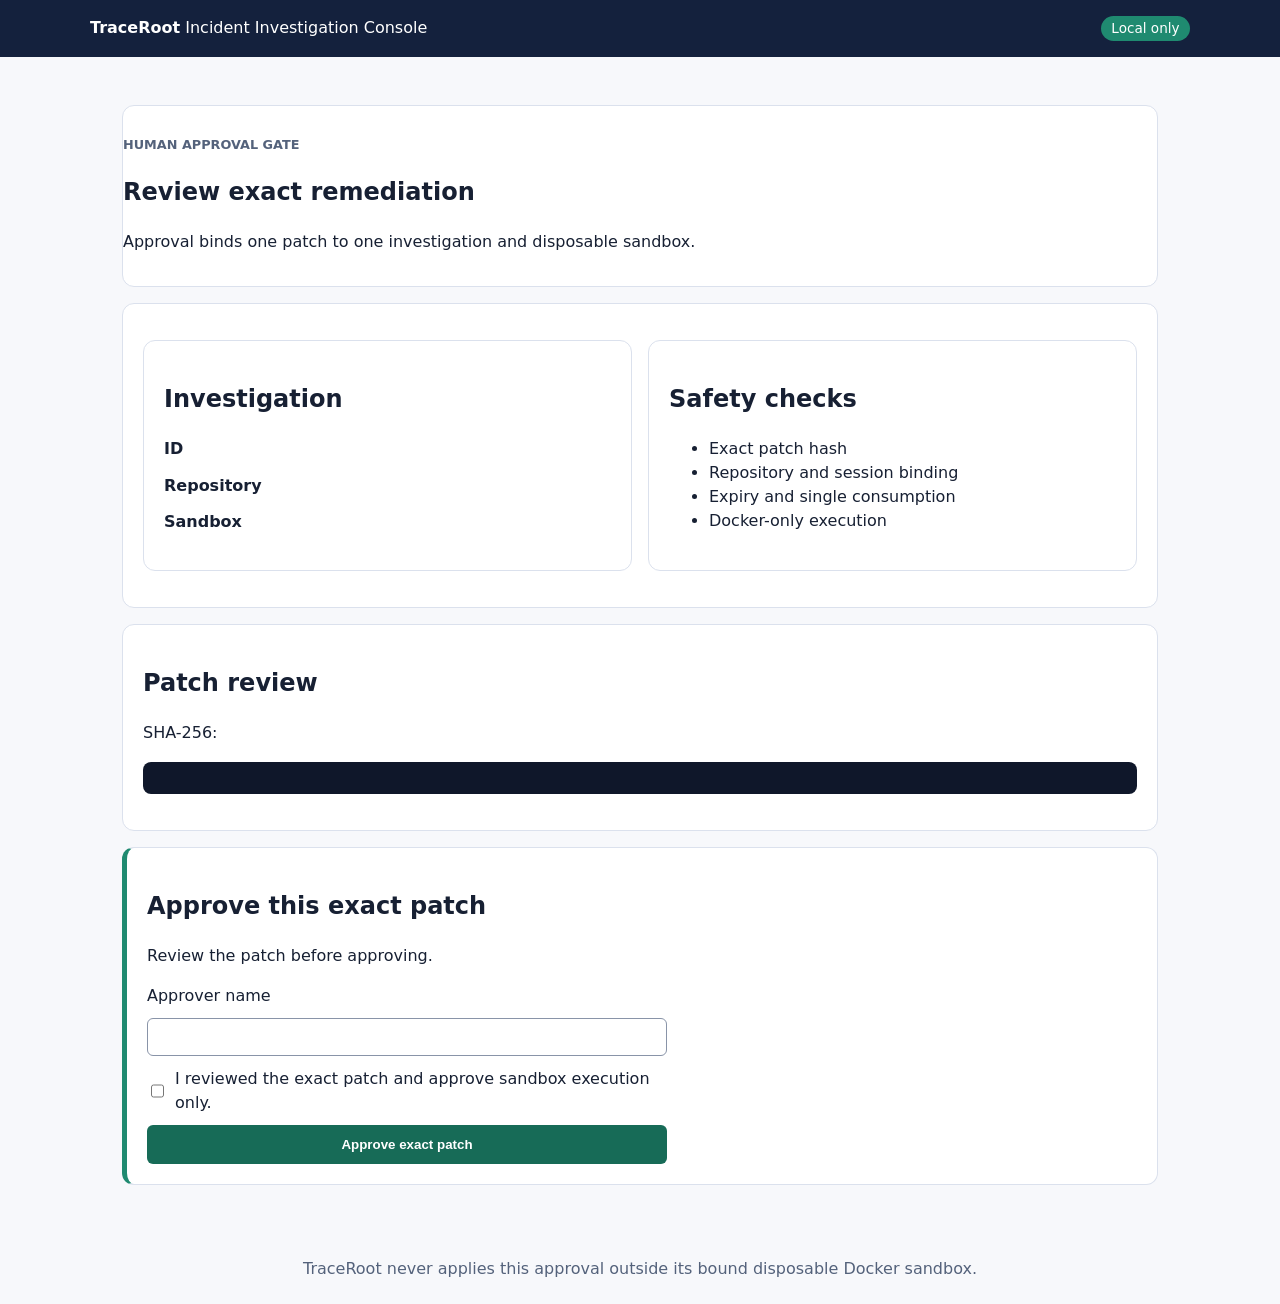
==== ui/index.html @ 4991ac71 "Build accessible local approval dashboard interface" ====
<!doctype html>
<html lang="en"><head><meta charset="utf-8"><meta name="viewport" content="width=device-width,initial-scale=1"><title>TraceRoot Console</title><link rel="stylesheet" href="/ui/styles.css"></head>
<body><a class="skip" href="#main">Skip to main content</a><header><div><strong>TraceRoot</strong><span> Incident Investigation Console</span></div><span class="badge">Local only</span></header>
<main id="main"><section class="hero"><p class="eyebrow">Human approval gate</p><h1>Review exact remediation</h1><p>Approval binds one patch to one investigation and disposable sandbox.</p></section>
<section class="grid" aria-label="Remediation details"><article><h2>Investigation</h2><dl><dt>ID</dt><dd id="investigation"></dd><dt>Repository</dt><dd id="repository"></dd><dt>Sandbox</dt><dd id="session"></dd></dl></article><article><h2>Safety checks</h2><ul><li>Exact patch hash</li><li>Repository and session binding</li><li>Expiry and single consumption</li><li>Docker-only execution</li></ul></article></section>
<section><h2>Patch review</h2><p>SHA-256: <code id="hash"></code></p><pre id="patch" tabindex="0" aria-label="Exact patch text"></pre></section>
<section class="approval"><h2>Approve this exact patch</h2><p id="notice" role="status">Review the patch before approving.</p><form id="approval-form"><label for="approver">Approver name</label><input id="approver" name="approved_by" required maxlength="80" autocomplete="name"><label class="check"><input id="confirm" type="checkbox" required> I reviewed the exact patch and approve sandbox execution only.</label><button type="submit">Approve exact patch</button></form></section>
</main><footer>TraceRoot never applies this approval outside its bound disposable Docker sandbox.</footer><script src="/ui/app.js"></script></body></html>
---- ui/styles.css ----
*{box-sizing:border-box}body{margin:0;font:16px system-ui,sans-serif;background:#f7f8fb;color:#172033;line-height:1.5}header{background:#14213d;color:#fff;padding:1rem max(1.5rem,calc((100% - 1100px)/2));display:flex;justify-content:space-between}.badge{background:#1f8a70;border-radius:99px;padding:.15rem .65rem;font-size:.85rem}.skip{position:absolute;left:-999px}.skip:focus{left:1rem;top:1rem;background:#fff;padding:.5rem}main{max-width:1100px;margin:auto;padding:2rem}.hero{padding:1rem 0}.eyebrow{text-transform:uppercase;color:#54627b;font-size:.8rem;font-weight:700}.grid{display:grid;grid-template-columns:repeat(auto-fit,minmax(280px,1fr));gap:1rem}article,section{background:#fff;border:1px solid #dbe1ed;border-radius:12px;padding:1.25rem;margin:1rem 0}dt{font-weight:700}dd{margin:0 0 .8rem;overflow-wrap:anywhere}pre{max-height:350px;overflow:auto;background:#0f172a;color:#d7e3ff;padding:1rem;border-radius:8px}code{overflow-wrap:anywhere}.approval{border-left:5px solid #1f8a70}form{display:grid;gap:.65rem;max-width:520px}input{padding:.65rem;border:1px solid #8994a8;border-radius:6px}.check{display:flex;gap:.5rem}button{background:#176b57;color:#fff;border:0;border-radius:6px;padding:.75rem;font-weight:700;cursor:pointer}button:focus,input:focus,pre:focus{outline:3px solid #f4b942;outline-offset:2px}footer{text-align:center;padding:1.5rem;color:#54627b}@media(max-width:600px){main{padding:1rem}}
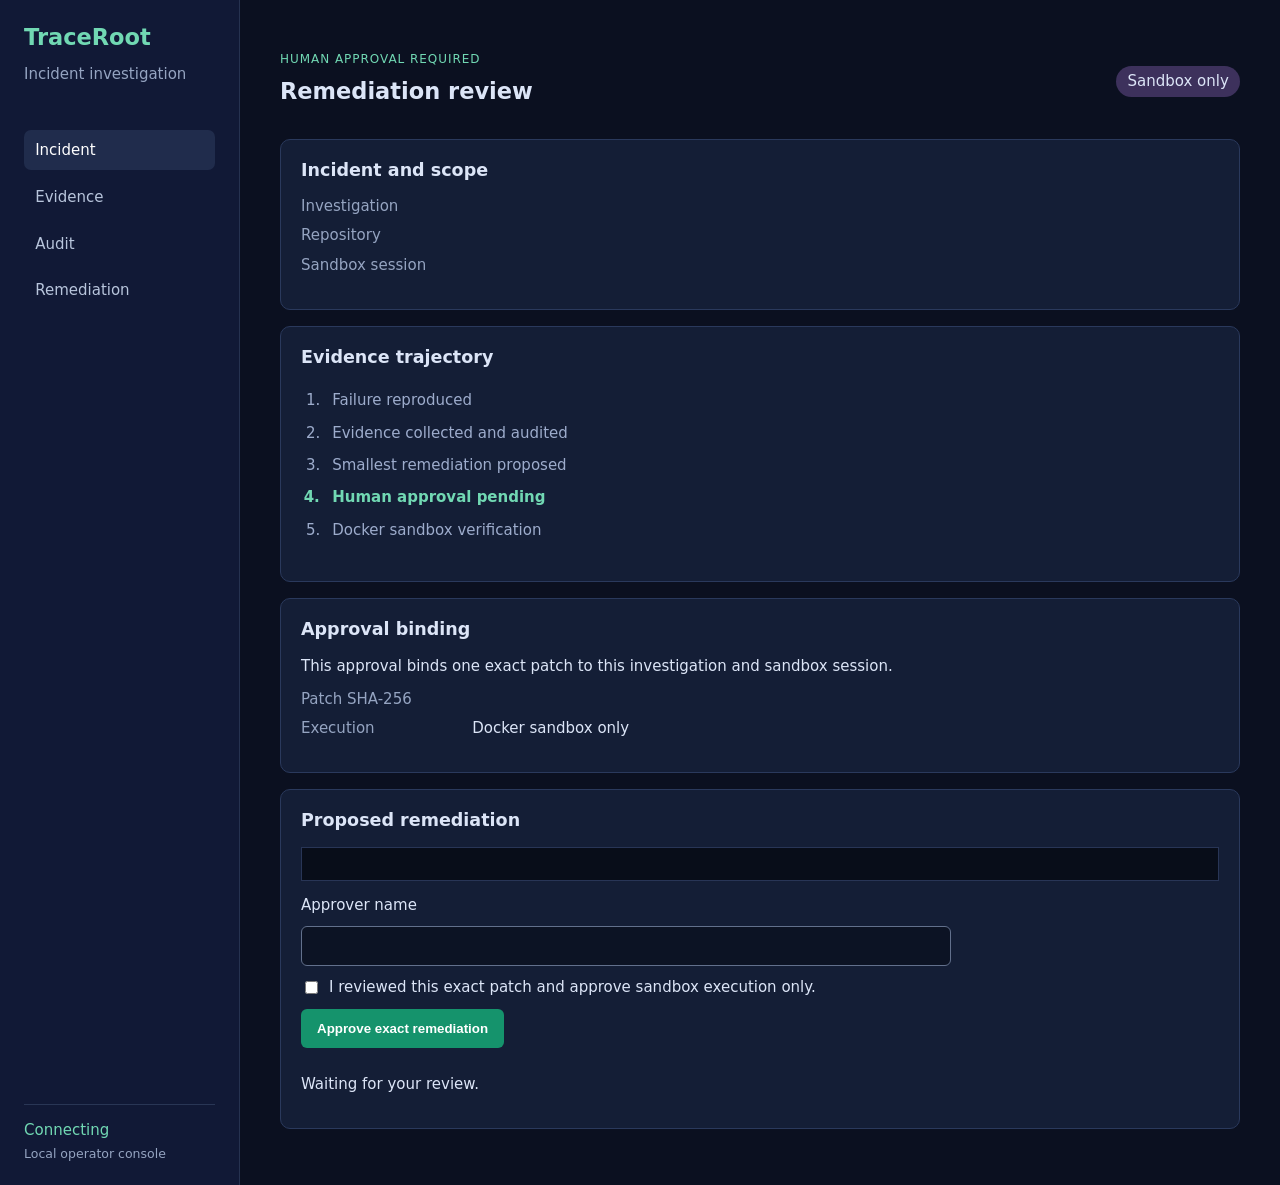
==== commit e51e2051: "Redesign incident approval workspace interface safely" ====
--- a/ui/index.html
+++ b/ui/index.html
@@ -1,8 +1 @@
-<!doctype html>
-<html lang="en"><head><meta charset="utf-8"><meta name="viewport" content="width=device-width,initial-scale=1"><title>TraceRoot Console</title><link rel="stylesheet" href="/ui/styles.css"></head>
-<body><a class="skip" href="#main">Skip to main content</a><header><div><strong>TraceRoot</strong><span> Incident Investigation Console</span></div><span class="badge">Local only</span></header>
-<main id="main"><section class="hero"><p class="eyebrow">Human approval gate</p><h1>Review exact remediation</h1><p>Approval binds one patch to one investigation and disposable sandbox.</p></section>
-<section class="grid" aria-label="Remediation details"><article><h2>Investigation</h2><dl><dt>ID</dt><dd id="investigation"></dd><dt>Repository</dt><dd id="repository"></dd><dt>Sandbox</dt><dd id="session"></dd></dl></article><article><h2>Safety checks</h2><ul><li>Exact patch hash</li><li>Repository and session binding</li><li>Expiry and single consumption</li><li>Docker-only execution</li></ul></article></section>
-<section><h2>Patch review</h2><p>SHA-256: <code id="hash"></code></p><pre id="patch" tabindex="0" aria-label="Exact patch text"></pre></section>
-<section class="approval"><h2>Approve this exact patch</h2><p id="notice" role="status">Review the patch before approving.</p><form id="approval-form"><label for="approver">Approver name</label><input id="approver" name="approved_by" required maxlength="80" autocomplete="name"><label class="check"><input id="confirm" type="checkbox" required> I reviewed the exact patch and approve sandbox execution only.</label><button type="submit">Approve exact patch</button></form></section>
-</main><footer>TraceRoot never applies this approval outside its bound disposable Docker sandbox.</footer><script src="/ui/app.js"></script></body></html>+<!doctype html><html lang="en"><head><meta charset="utf-8"><meta name="viewport" content="width=device-width,initial-scale=1"><title>TraceRoot Incident Console</title><link rel="stylesheet" href="/ui/styles.css"></head><body><a class="skip" href="#main">Skip to incident workspace</a><div class="shell"><aside><h1>TraceRoot</h1><p>Incident investigation</p><nav aria-label="Workspace"><a class="active" href="#incident">Incident</a><a href="#evidence">Evidence</a><a href="#audit">Audit</a><a href="#remediation">Remediation</a></nav><div class="connection"><span id="connection">Connecting</span><small>Local operator console</small></div></aside><main id="main"><header><div><p class="eyebrow">Human approval required</p><h2>Remediation review</h2></div><span class="status">Sandbox only</span></header><section id="incident" class="panel"><h3>Incident and scope</h3><dl><dt>Investigation</dt><dd id="investigation"></dd><dt>Repository</dt><dd id="repository"></dd><dt>Sandbox session</dt><dd id="session"></dd></dl></section><section id="evidence" class="panel"><h3>Evidence trajectory</h3><ol class="timeline"><li>Failure reproduced</li><li>Evidence collected and audited</li><li>Smallest remediation proposed</li><li class="current">Human approval pending</li><li>Docker sandbox verification</li></ol></section><section id="audit" class="panel"><h3>Approval binding</h3><p>This approval binds one exact patch to this investigation and sandbox session.</p><dl><dt>Patch SHA-256</dt><dd><code id="hash"></code></dd><dt>Execution</dt><dd>Docker sandbox only</dd></dl></section><section id="remediation" class="panel"><h3>Proposed remediation</h3><pre id="patch" tabindex="0" aria-label="Exact remediation patch"></pre><form id="approval-form"><label for="approver">Approver name</label><input id="approver" name="approved_by" required maxlength="80" autocomplete="name"><label class="check"><input id="confirm" type="checkbox" required> I reviewed this exact patch and approve sandbox execution only.</label><button type="submit">Approve exact remediation</button><p id="notice" role="status">Waiting for your review.</p></form></section></main></div><script src="/ui/app.js"></script></body></html>
--- a/ui/styles.css
+++ b/ui/styles.css
@@ -1 +1 @@
-*{box-sizing:border-box}body{margin:0;font:16px system-ui,sans-serif;background:#f7f8fb;color:#172033;line-height:1.5}header{background:#14213d;color:#fff;padding:1rem max(1.5rem,calc((100% - 1100px)/2));display:flex;justify-content:space-between}.badge{background:#1f8a70;border-radius:99px;padding:.15rem .65rem;font-size:.85rem}.skip{position:absolute;left:-999px}.skip:focus{left:1rem;top:1rem;background:#fff;padding:.5rem}main{max-width:1100px;margin:auto;padding:2rem}.hero{padding:1rem 0}.eyebrow{text-transform:uppercase;color:#54627b;font-size:.8rem;font-weight:700}.grid{display:grid;grid-template-columns:repeat(auto-fit,minmax(280px,1fr));gap:1rem}article,section{background:#fff;border:1px solid #dbe1ed;border-radius:12px;padding:1.25rem;margin:1rem 0}dt{font-weight:700}dd{margin:0 0 .8rem;overflow-wrap:anywhere}pre{max-height:350px;overflow:auto;background:#0f172a;color:#d7e3ff;padding:1rem;border-radius:8px}code{overflow-wrap:anywhere}.approval{border-left:5px solid #1f8a70}form{display:grid;gap:.65rem;max-width:520px}input{padding:.65rem;border:1px solid #8994a8;border-radius:6px}.check{display:flex;gap:.5rem}button{background:#176b57;color:#fff;border:0;border-radius:6px;padding:.75rem;font-weight:700;cursor:pointer}button:focus,input:focus,pre:focus{outline:3px solid #f4b942;outline-offset:2px}footer{text-align:center;padding:1.5rem;color:#54627b}@media(max-width:600px){main{padding:1rem}}+*{box-sizing:border-box}body{margin:0;background:#0b1020;color:#dce5f7;font:15px Inter,system-ui,sans-serif}.shell{min-height:100vh;display:grid;grid-template-columns:240px 1fr}aside{background:#111936;border-right:1px solid #263250;padding:1.5rem;display:flex;flex-direction:column}aside h1{margin:0;color:#71d8b3}aside p{color:#95a4c1}nav{display:grid;gap:.4rem;margin-top:2rem}nav a{color:#b8c5dc;text-decoration:none;padding:.7rem;border-radius:7px}nav a:hover,.active{background:#202c4c!important;color:#fff!important}.connection{margin-top:auto;border-top:1px solid #293655;padding-top:1rem;color:#71d8b3}.connection small{display:block;color:#95a4c1;margin-top:.4rem}main{max-width:1120px;width:100%;margin:auto;padding:2.5rem}header{display:flex;justify-content:space-between;align-items:center;margin-bottom:1rem}.eyebrow{text-transform:uppercase;letter-spacing:.08em;color:#71d8b3;font-size:.75rem}.status{background:#3d315c;padding:.4rem .7rem;border-radius:99px}.panel{background:#141e36;border:1px solid #2a395c;border-radius:10px;padding:1.25rem;margin:1rem 0}h2,h3{margin-top:0}dl{display:grid;grid-template-columns:160px 1fr;gap:.7rem}dt{color:#95a4c1}dd{margin:0;overflow-wrap:anywhere}.timeline{padding-left:1.5rem}.timeline li{padding:.45rem;color:#9daccc}.timeline .current{color:#71d8b3;font-weight:700}pre{background:#080d19;border:1px solid #283556;max-height:360px;overflow:auto;padding:1rem;white-space:pre-wrap}form{display:grid;gap:.75rem;max-width:650px}input{background:#0c1324;color:#fff;border:1px solid #62708c;border-radius:6px;padding:.7rem}.check{display:flex;gap:.5rem;align-items:start}button{justify-self:start;background:#15936c;color:white;border:0;border-radius:6px;padding:.75rem 1rem;font-weight:700}.skip{position:absolute;left:-9999px}.skip:focus{left:1rem;top:1rem;background:white;color:black;padding:.5rem}@media(max-width:700px){.shell{grid-template-columns:1fr}aside{display:none}main{padding:1rem}dl{grid-template-columns:1fr}}
